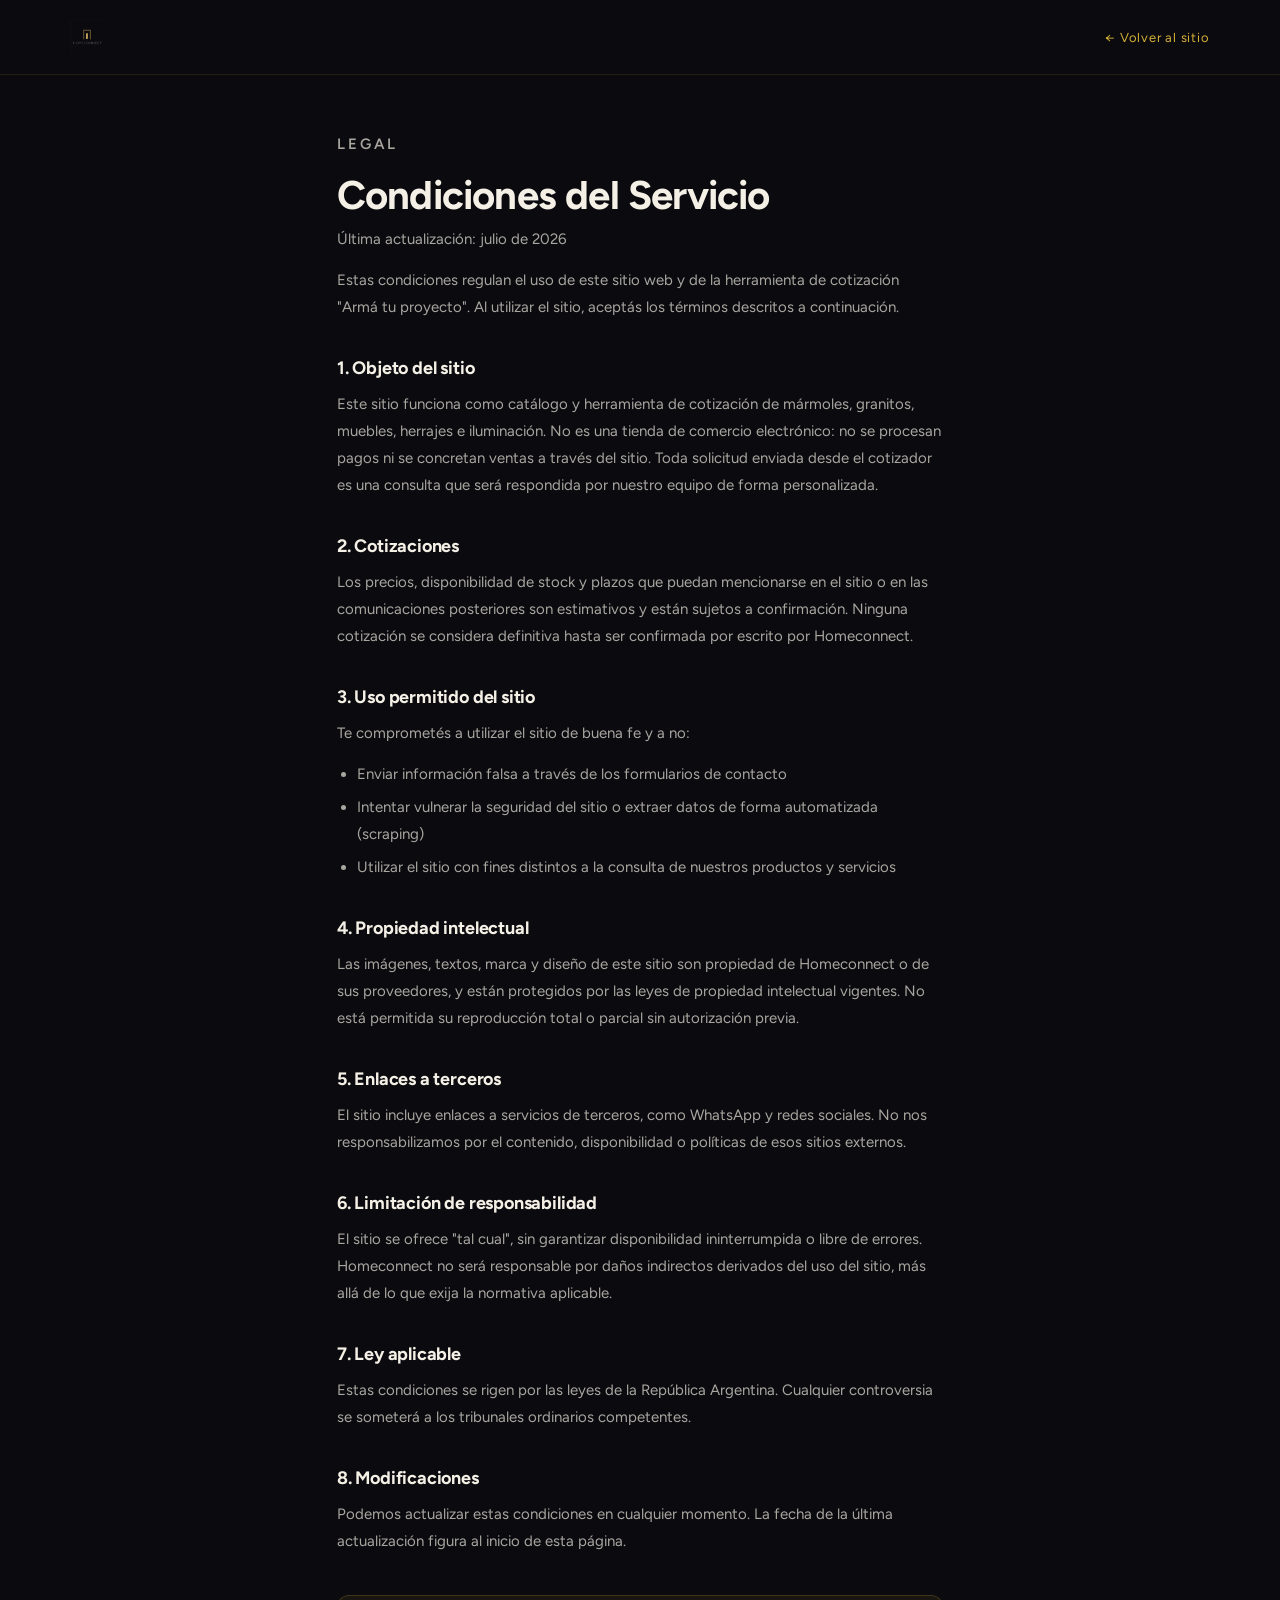
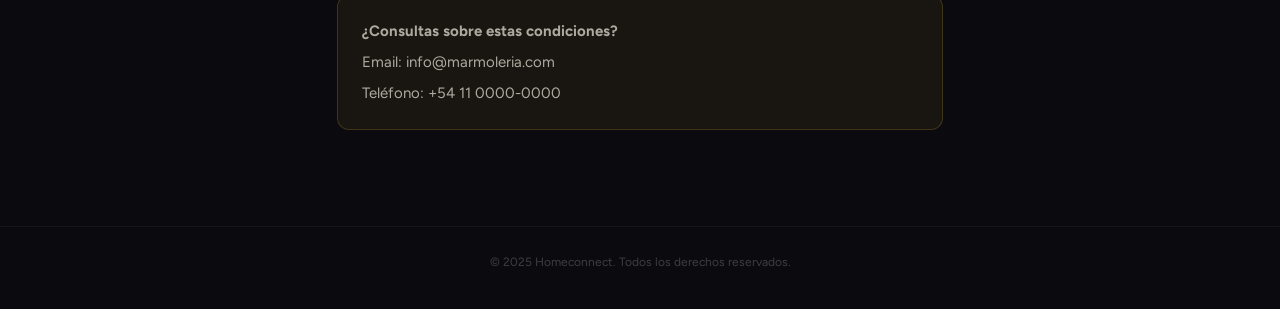
==== condiciones-servicio.html @ 475c300b "feat: aplicar copy del brief + rebrand a Homeconnect - Hero: nuevo titular "Proveedor integral para " ====
<!DOCTYPE html>
<html lang="es">
<head>
  <meta charset="UTF-8" />
  <meta name="viewport" content="width=device-width, initial-scale=1.0" />
  <title>Condiciones del Servicio · Homeconnect</title>
  <link rel="icon" type="image/png" href="images/favicon-dorado.png" />
  <link rel="preconnect" href="https://fonts.googleapis.com" />
  <link rel="preconnect" href="https://fonts.gstatic.com" crossorigin="anonymous" />
  <link href="https://fonts.googleapis.com/css2?family=Figtree:ital,wght@0,300;0,400;0,500;0,600;0,700;0,800;1,400&display=swap" rel="stylesheet" />
  <link rel="stylesheet" href="legal.css" />
</head>
<body>
  <header class="legal-header">
    <img src="images/logo-homeconnect.png" alt="Homeconnect" class="legal-logo" />
    <a href="index.html" class="legal-back">← Volver al sitio</a>
  </header>

  <main class="legal-main">
    <p class="legal-eyebrow">Legal</p>
    <h1>Condiciones del Servicio</h1>
    <p class="legal-updated">Última actualización: julio de 2026</p>

    <p>Estas condiciones regulan el uso de este sitio web y de la herramienta de cotización
    "Armá tu proyecto". Al utilizar el sitio, aceptás los términos descritos a continuación.</p>

    <h2>1. Objeto del sitio</h2>
    <p>Este sitio funciona como catálogo y herramienta de cotización de mármoles, granitos,
    muebles, herrajes e iluminación. No es una tienda de comercio electrónico: no se procesan
    pagos ni se concretan ventas a través del sitio. Toda solicitud enviada desde el cotizador
    es una consulta que será respondida por nuestro equipo de forma personalizada.</p>

    <h2>2. Cotizaciones</h2>
    <p>Los precios, disponibilidad de stock y plazos que puedan mencionarse en el sitio o en las
    comunicaciones posteriores son estimativos y están sujetos a confirmación. Ninguna
    cotización se considera definitiva hasta ser confirmada por escrito por Homeconnect.</p>

    <h2>3. Uso permitido del sitio</h2>
    <p>Te comprometés a utilizar el sitio de buena fe y a no:</p>
    <ul>
      <li>Enviar información falsa a través de los formularios de contacto</li>
      <li>Intentar vulnerar la seguridad del sitio o extraer datos de forma automatizada (scraping)</li>
      <li>Utilizar el sitio con fines distintos a la consulta de nuestros productos y servicios</li>
    </ul>

    <h2>4. Propiedad intelectual</h2>
    <p>Las imágenes, textos, marca y diseño de este sitio son propiedad de Homeconnect o de sus
    proveedores, y están protegidos por las leyes de propiedad intelectual vigentes. No está
    permitida su reproducción total o parcial sin autorización previa.</p>

    <h2>5. Enlaces a terceros</h2>
    <p>El sitio incluye enlaces a servicios de terceros, como WhatsApp y redes sociales. No nos
    responsabilizamos por el contenido, disponibilidad o políticas de esos sitios externos.</p>

    <h2>6. Limitación de responsabilidad</h2>
    <p>El sitio se ofrece "tal cual", sin garantizar disponibilidad ininterrumpida o libre de
    errores. Homeconnect no será responsable por daños indirectos derivados del uso del sitio,
    más allá de lo que exija la normativa aplicable.</p>

    <h2>7. Ley aplicable</h2>
    <p>Estas condiciones se rigen por las leyes de la República Argentina. Cualquier controversia
    se someterá a los tribunales ordinarios competentes.</p>

    <h2>8. Modificaciones</h2>
    <p>Podemos actualizar estas condiciones en cualquier momento. La fecha de la última
    actualización figura al inicio de esta página.</p>

    <div class="legal-contact-box">
      <p><strong>¿Consultas sobre estas condiciones?</strong></p>
      <p>Email: info@marmoleria.com</p>
      <p>Teléfono: +54 11 0000-0000</p>
    </div>
  </main>

  <footer class="legal-footer">© 2025 Homeconnect. Todos los derechos reservados.</footer>
</body>
</html>
---- legal.css ----
*, *::before, *::after { box-sizing: border-box; margin: 0; padding: 0; }
html { scroll-behavior: smooth; }

body {
  background: #0B0B0F;
  color: #F5F0E6;
  font-family: 'Figtree', sans-serif;
  -webkit-font-smoothing: antialiased;
}

::-webkit-scrollbar { width: 5px; }
::-webkit-scrollbar-track { background: #0B0B0F; }
::-webkit-scrollbar-thumb { background: rgba(212,175,55,0.4); border-radius: 3px; }
::-webkit-scrollbar-thumb:hover { background: #D4AF37; }

.legal-header {
  display: flex; align-items: center; justify-content: space-between;
  padding: 20px 5.5%;
  border-bottom: 1px solid rgba(212,175,55,0.12);
}

.legal-logo {
  height: 34px; width: auto; display: block;
}

.legal-back {
  display: inline-flex; align-items: center; gap: 6px;
  color: #D4AF37; text-decoration: none;
  font-size: 13px; letter-spacing: 0.06em;
  transition: opacity 0.2s;
}
.legal-back:hover { opacity: 0.75; }

.legal-main {
  max-width: 760px; margin: 0 auto;
  padding: 56px 6% 96px;
}

.legal-eyebrow {
  font-size: 11px; font-weight: 600; letter-spacing: 0.2em;
  text-transform: uppercase; color: #D4AF37;
  margin-bottom: 14px;
}

.legal-main h1 {
  font-size: clamp(28px, 5vw, 40px); font-weight: 700;
  letter-spacing: -0.02em; line-height: 1.15;
  margin-bottom: 8px;
}

.legal-updated {
  font-size: 13px; color: rgba(245,240,230,0.4);
  margin-bottom: 40px;
}

.legal-main h2 {
  font-size: 18px; font-weight: 700; color: #F5F0E6;
  letter-spacing: -0.01em;
  margin: 36px 0 12px;
}

.legal-main p {
  font-size: 15px; line-height: 1.8;
  color: rgba(245,240,230,0.68);
  margin-bottom: 14px;
}

.legal-main ul {
  margin: 0 0 14px 20px;
  color: rgba(245,240,230,0.68);
  font-size: 15px; line-height: 1.8;
}

.legal-main li { margin-bottom: 6px; }

.legal-main a { color: #D4AF37; text-decoration: none; }
.legal-main a:hover { text-decoration: underline; }

.legal-divider {
  width: 40px; height: 2px; background: #D4AF37;
  margin: 0 0 28px;
}

.legal-contact-box {
  margin-top: 40px;
  padding: 22px 24px;
  background: rgba(212,175,55,0.07);
  border: 1px solid rgba(212,175,55,0.2);
  border-radius: 12px;
}

.legal-contact-box p { margin-bottom: 4px; }
.legal-contact-box p:last-child { margin-bottom: 0; }

.legal-footer {
  text-align: center; padding: 28px 5.5% 40px;
  border-top: 1px solid rgba(255,255,255,0.05);
  font-size: 12px; color: rgba(245,240,230,0.22);
}
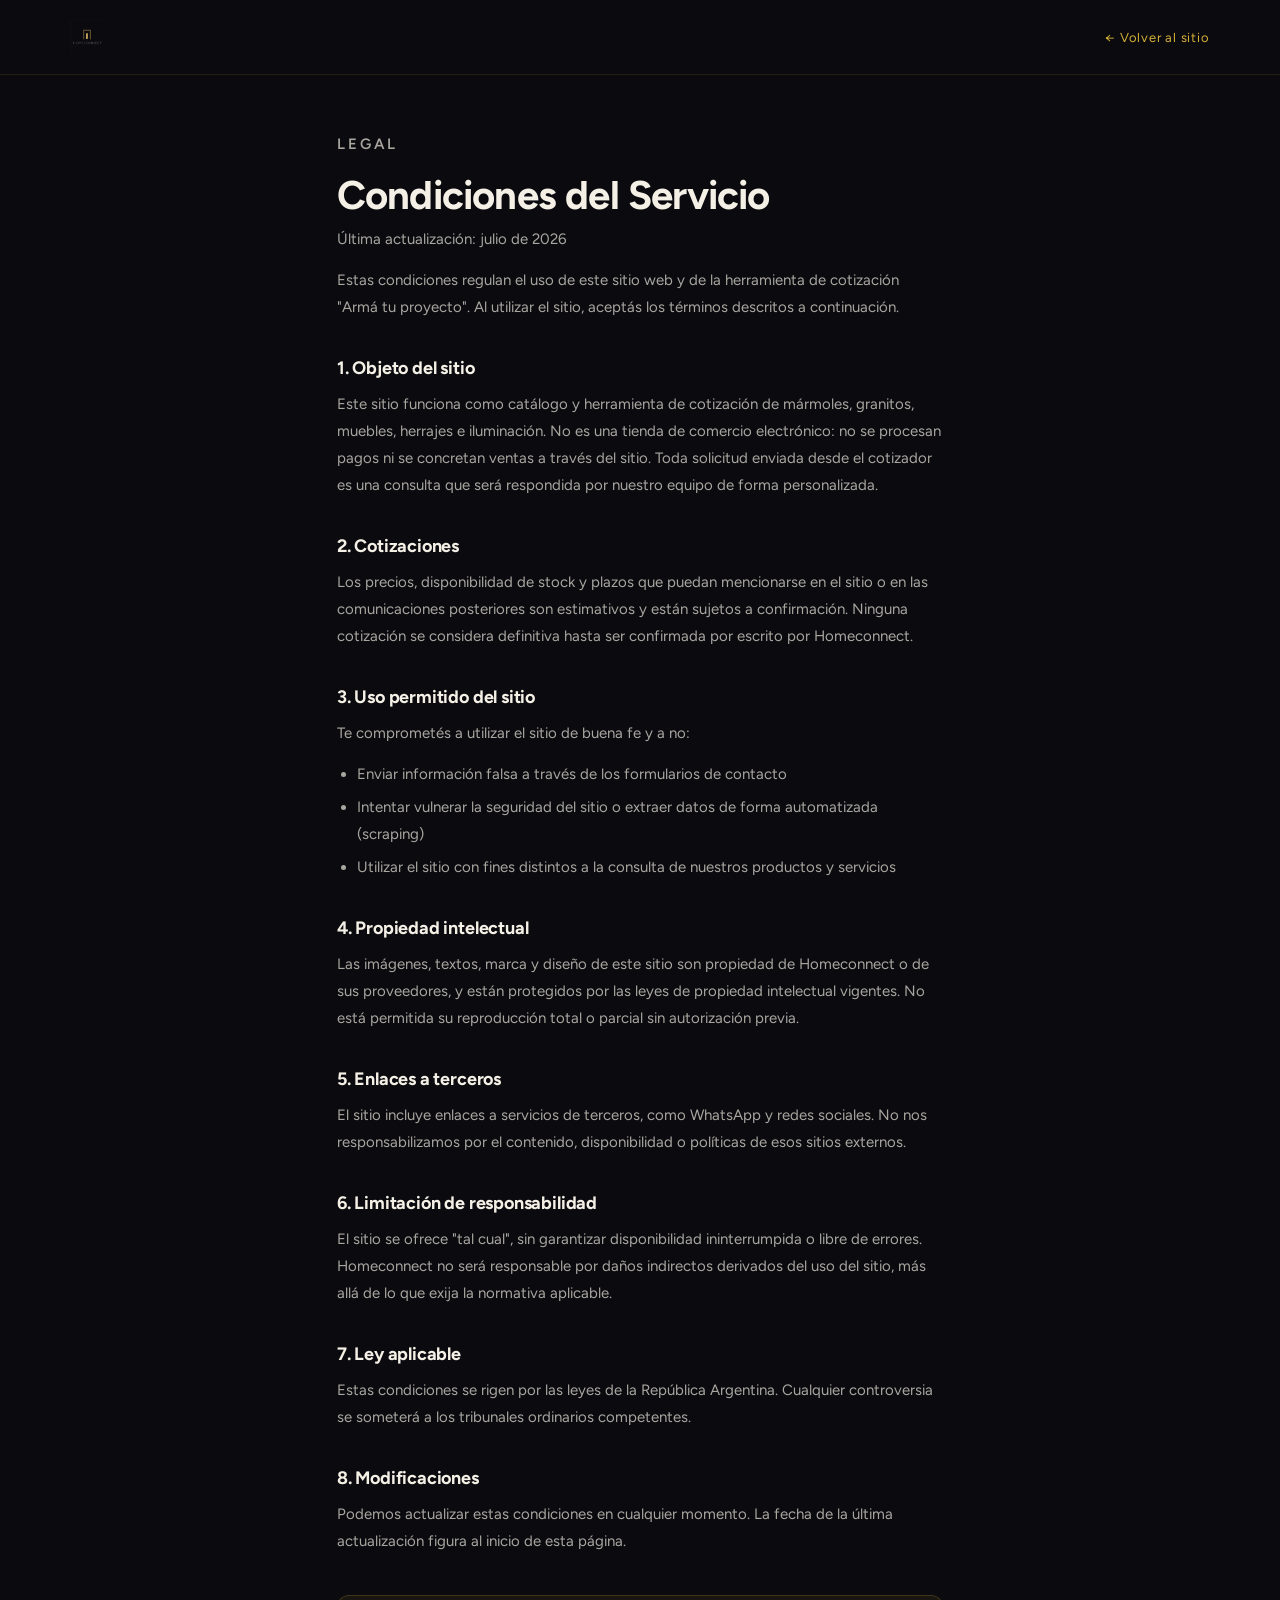
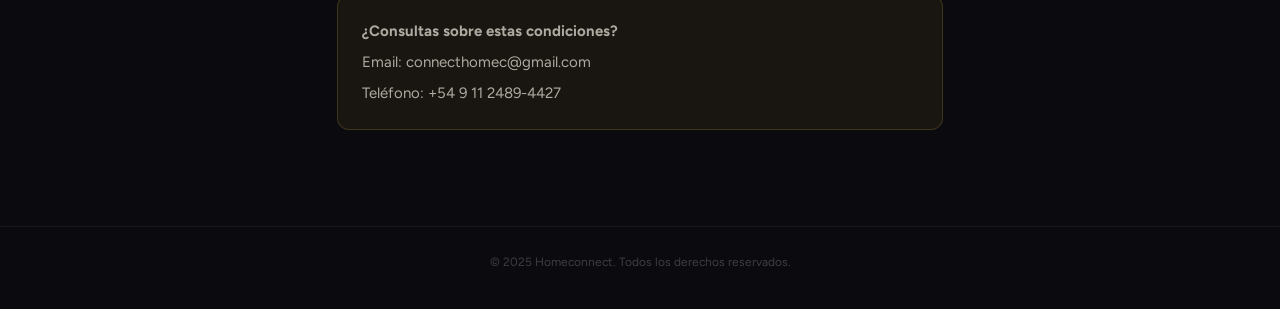
==== commit 588a622c: "feat: ajustes UI hero/navbar/cards + datos de contacto reales - Hero: sacar los CTAs del centro (que" ====
--- a/condiciones-servicio.html
+++ b/condiciones-servicio.html
@@ -67,8 +67,8 @@
 
     <div class="legal-contact-box">
       <p><strong>¿Consultas sobre estas condiciones?</strong></p>
-      <p>Email: info@marmoleria.com</p>
-      <p>Teléfono: +54 11 0000-0000</p>
+      <p>Email: connecthomec@gmail.com</p>
+      <p>Teléfono: +54 9 11 2489-4427</p>
     </div>
   </main>
 
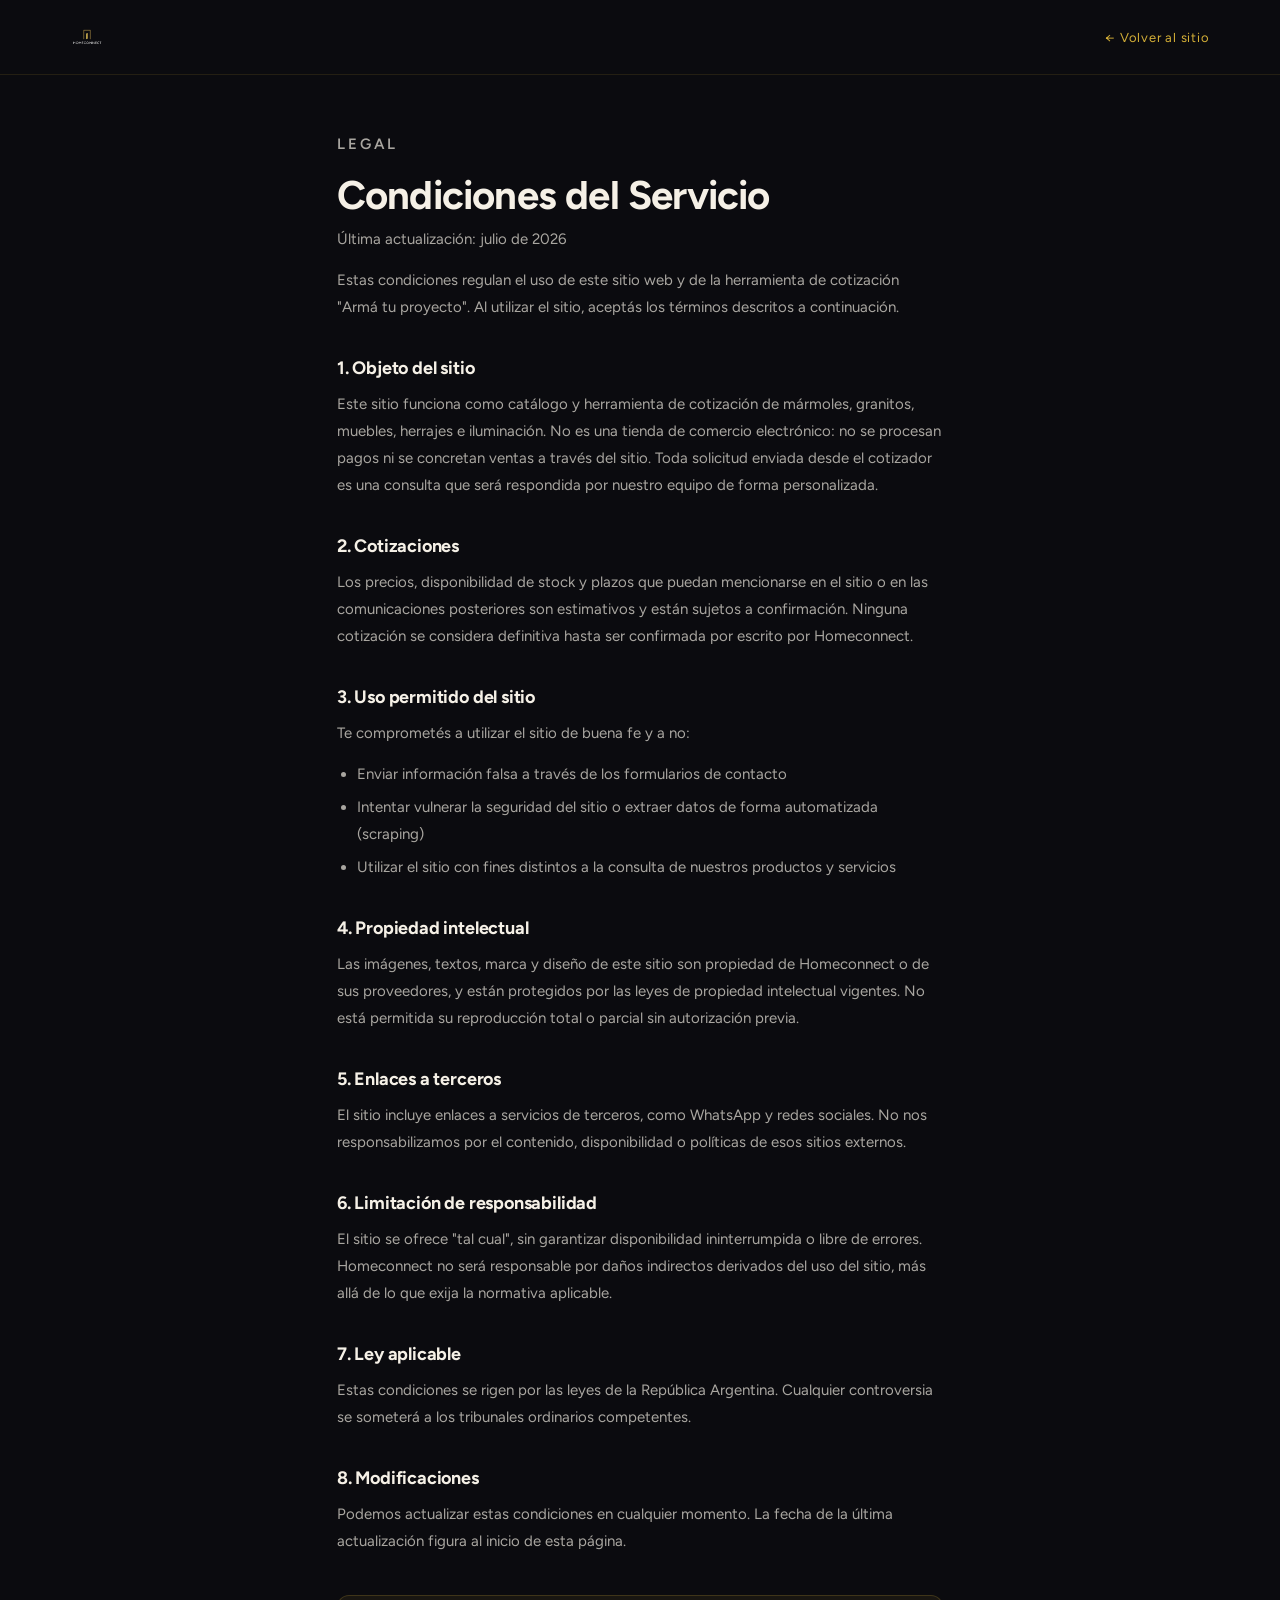
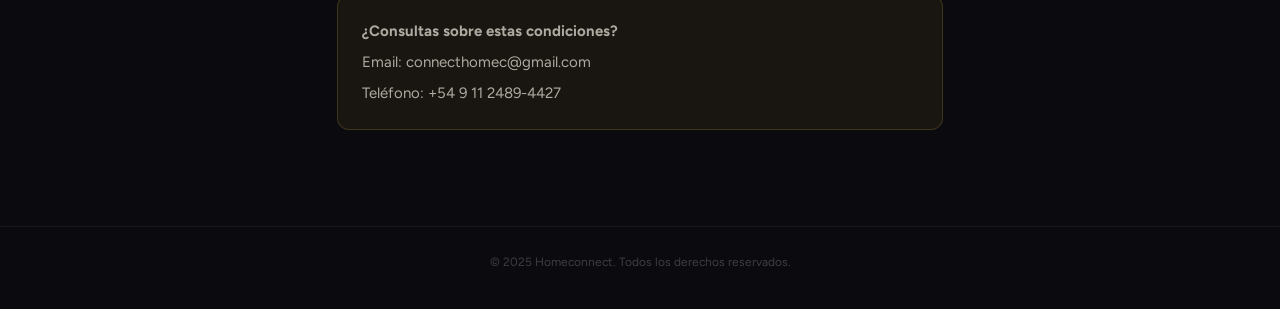
==== commit d4928d85: "feat: navbar centrado, logo nuevo y hover animado en cards - Navbar: links centrados en el viewport " ====
--- a/condiciones-servicio.html
+++ b/condiciones-servicio.html
@@ -12,7 +12,7 @@
 </head>
 <body>
   <header class="legal-header">
-    <img src="images/logo-homeconnect.png" alt="Homeconnect" class="legal-logo" />
+    <img src="images/logo-homeconnect-2.png" alt="Homeconnect" class="legal-logo" />
     <a href="index.html" class="legal-back">← Volver al sitio</a>
   </header>
 
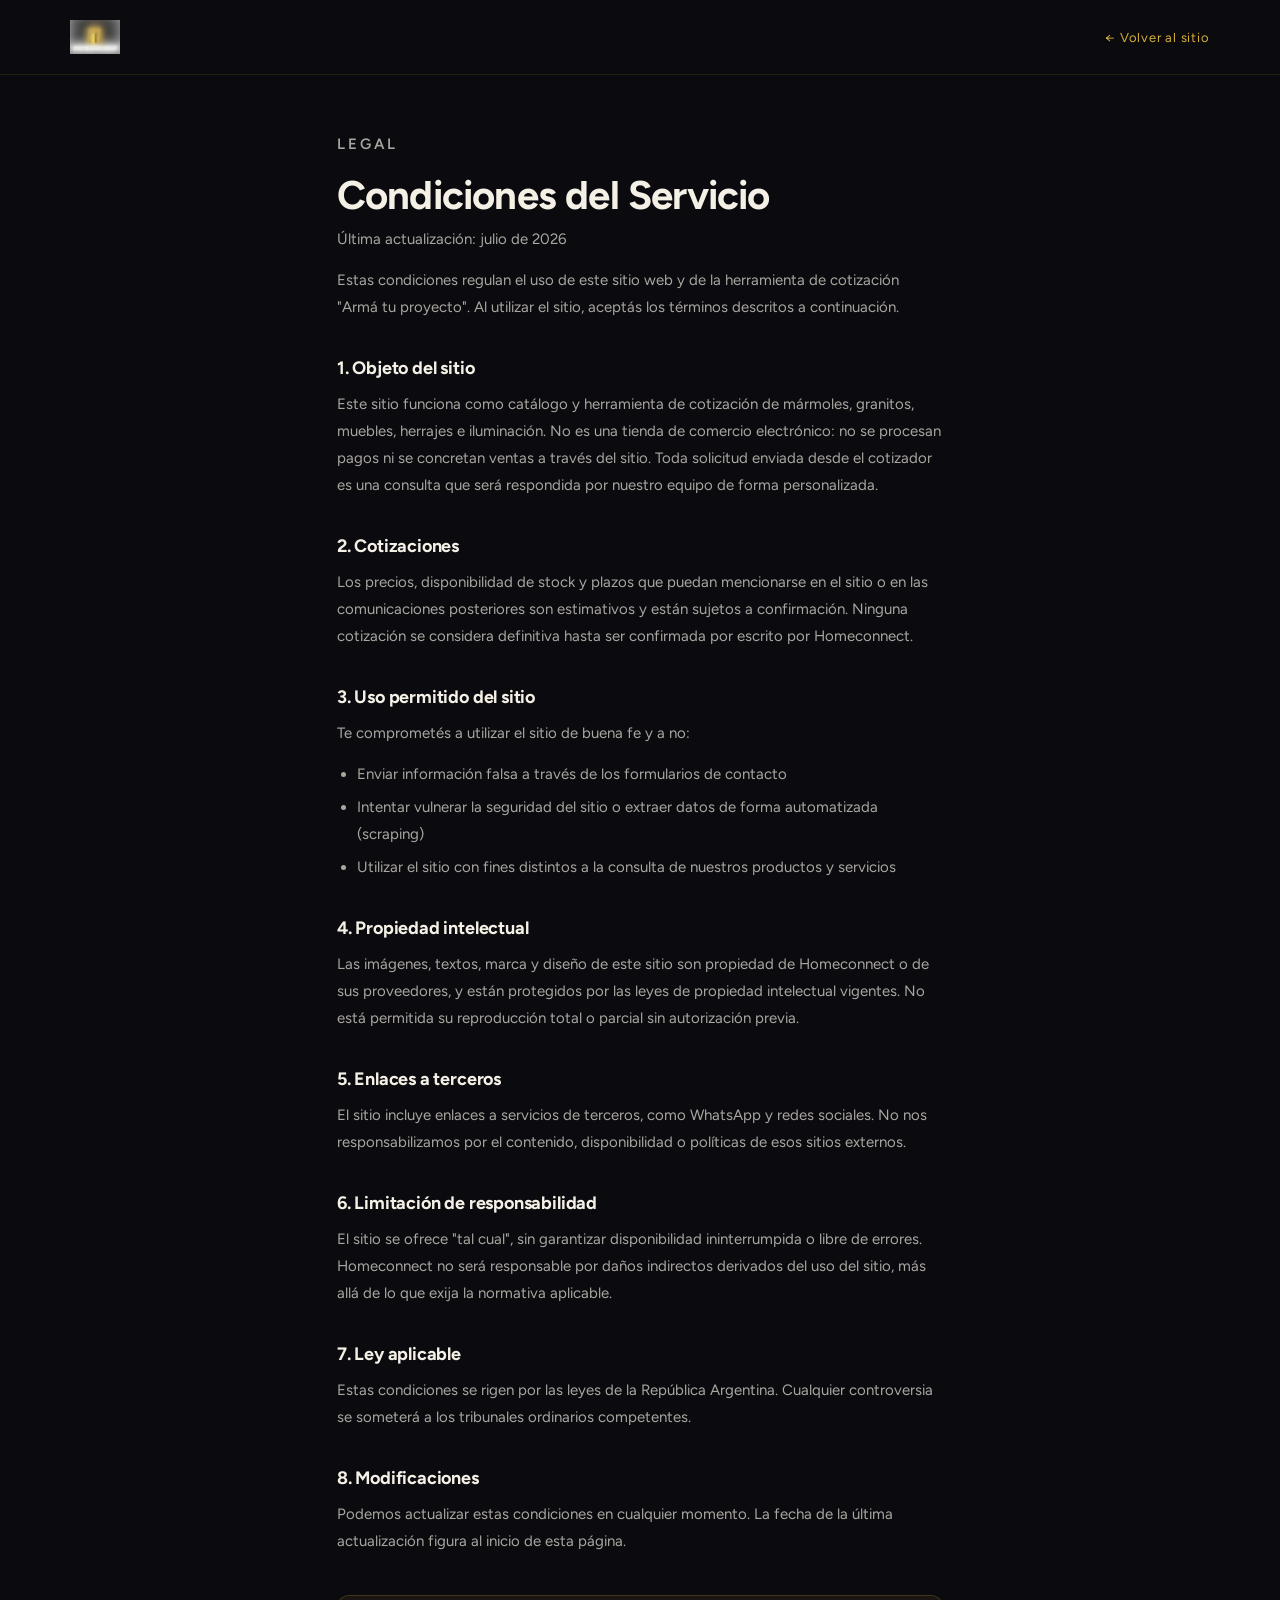
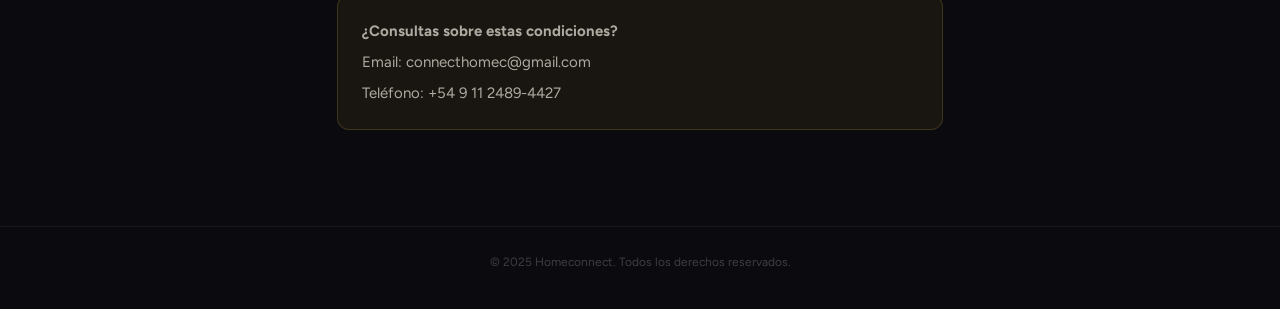
==== commit 92807ed3: "feat: logo mas grande (recorte + altura navbar) y sacar numeros de cards - Logo recortado sin margen" ====
--- a/condiciones-servicio.html
+++ b/condiciones-servicio.html
@@ -12,7 +12,7 @@
 </head>
 <body>
   <header class="legal-header">
-    <img src="images/logo-homeconnect-2.png" alt="Homeconnect" class="legal-logo" />
+    <img src="images/logo-homeconnect-3.png" alt="Homeconnect" class="legal-logo" />
     <a href="index.html" class="legal-back">← Volver al sitio</a>
   </header>
 
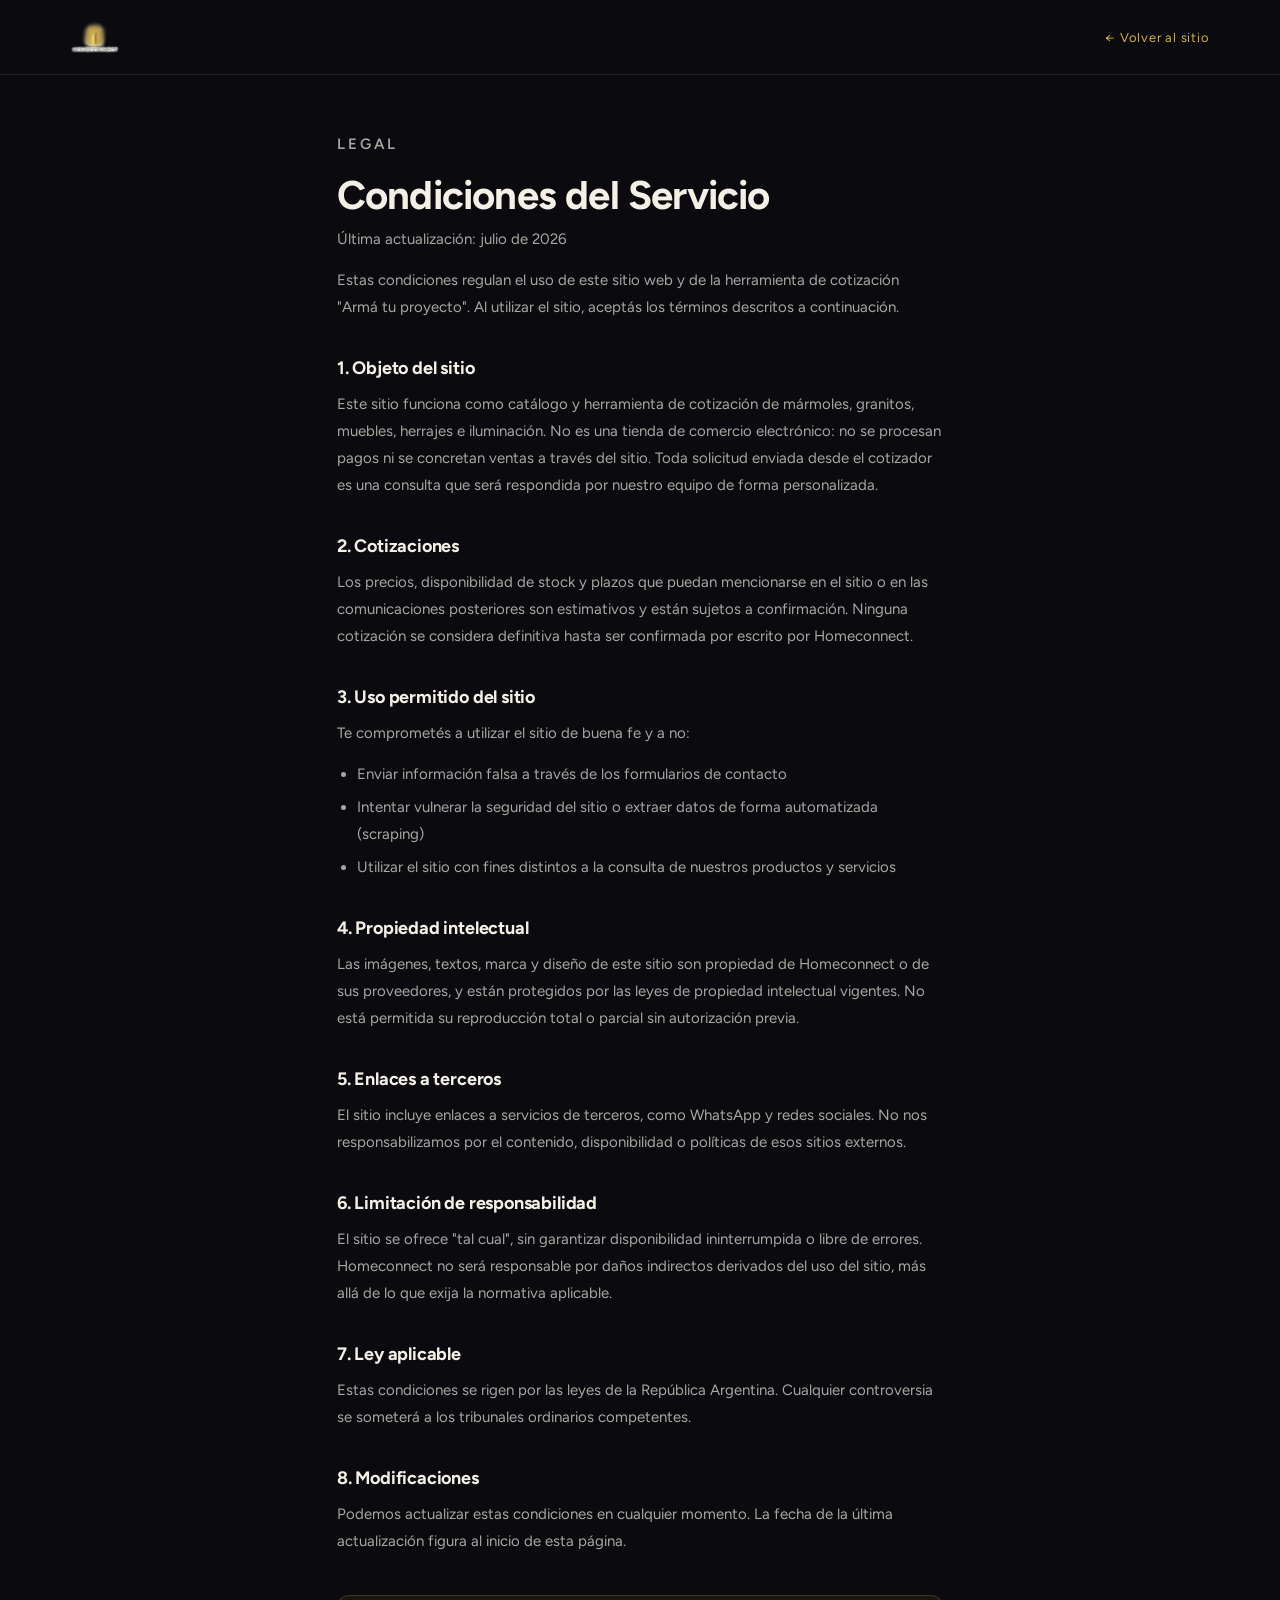
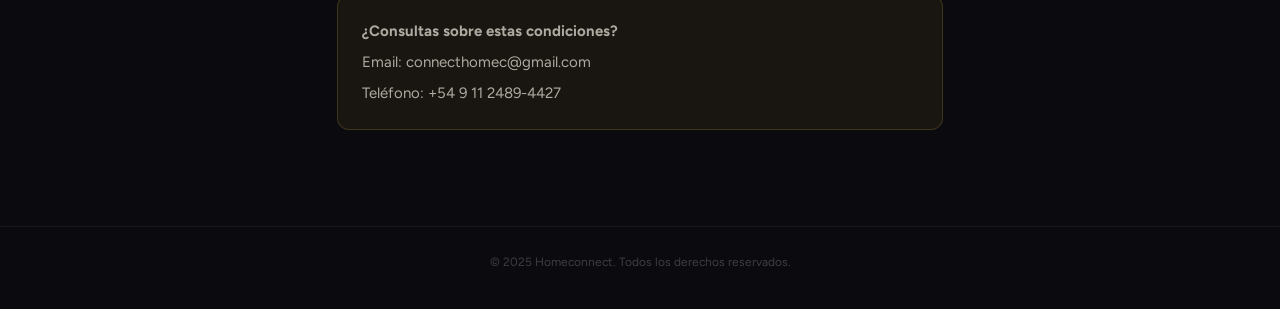
==== commit 4176a9ec: "fix: logo con fondo transparente (sin recuadro gris) en navbar y favicon - Quitar el fondo gris del " ====
--- a/condiciones-servicio.html
+++ b/condiciones-servicio.html
@@ -12,7 +12,7 @@
 </head>
 <body>
   <header class="legal-header">
-    <img src="images/logo-homeconnect-3.png" alt="Homeconnect" class="legal-logo" />
+    <img src="images/logo-homeconnect-4.png" alt="Homeconnect" class="legal-logo" />
     <a href="index.html" class="legal-back">← Volver al sitio</a>
   </header>
 
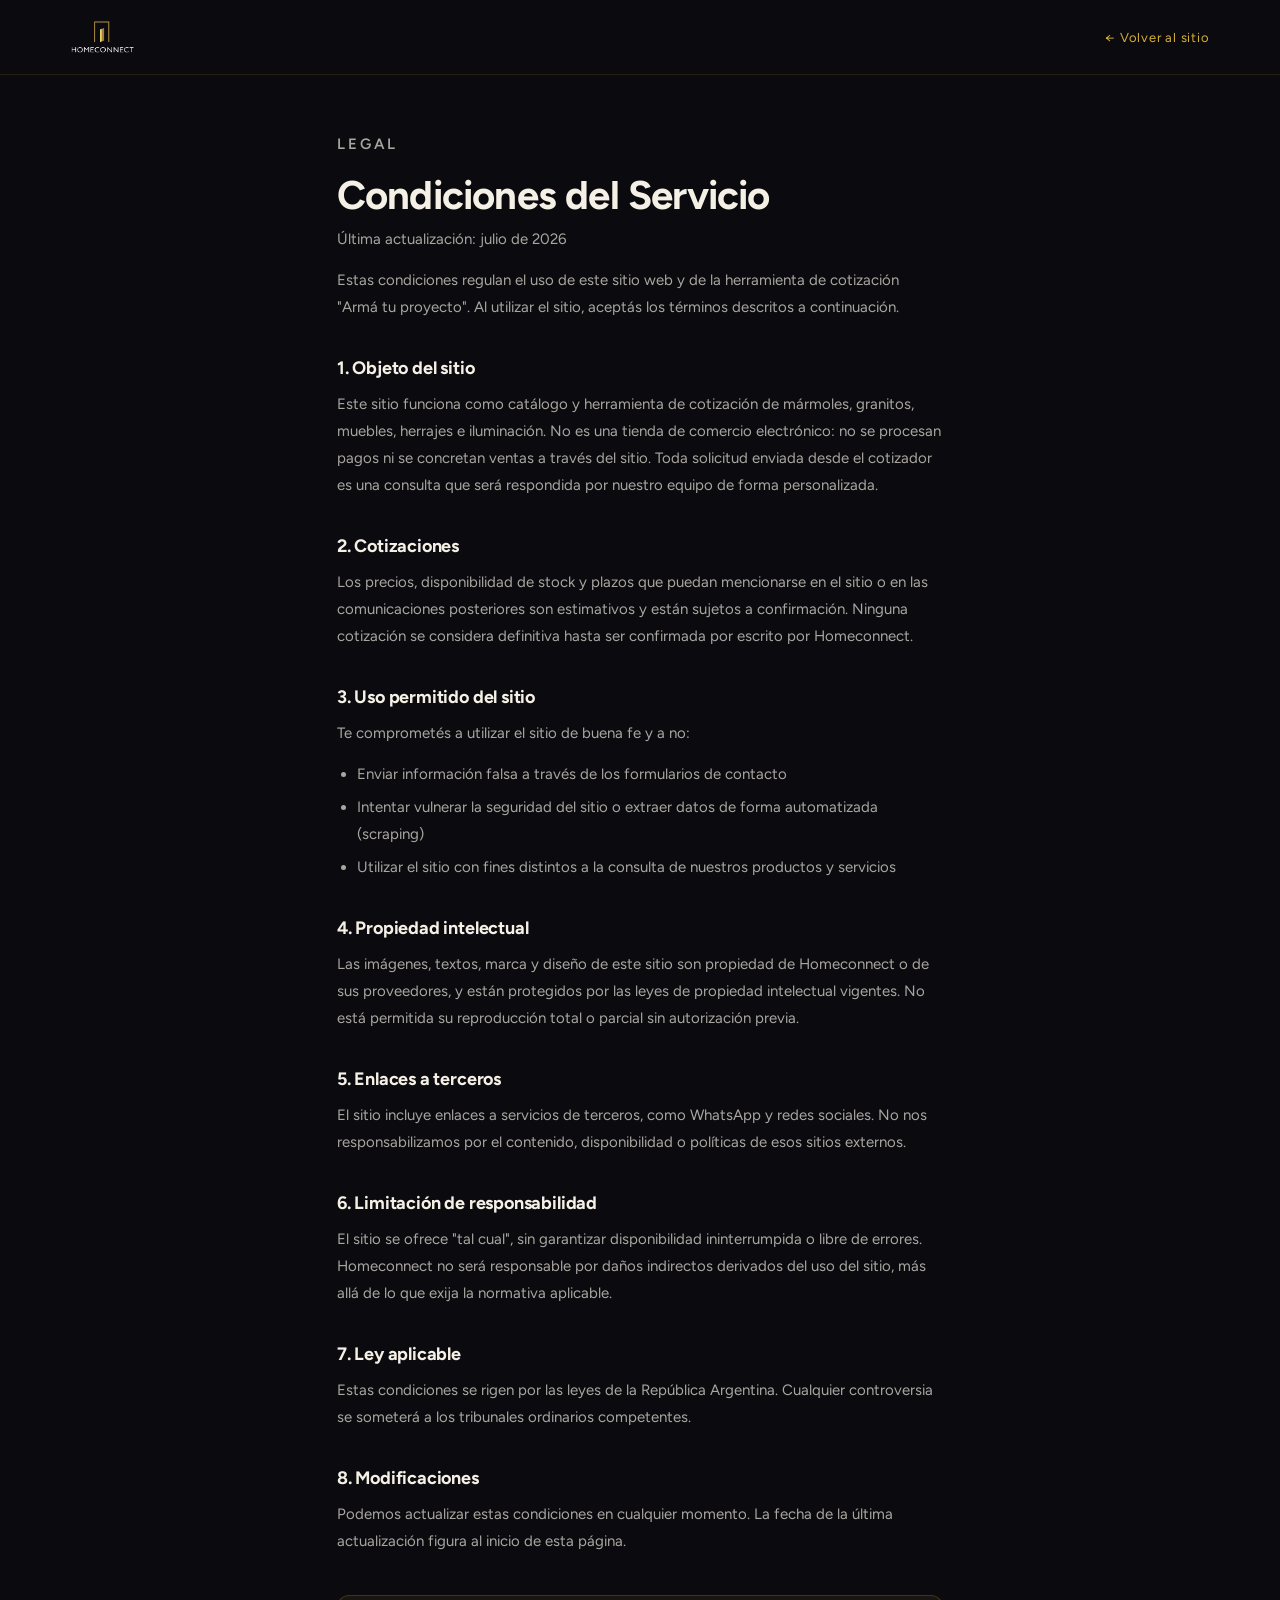
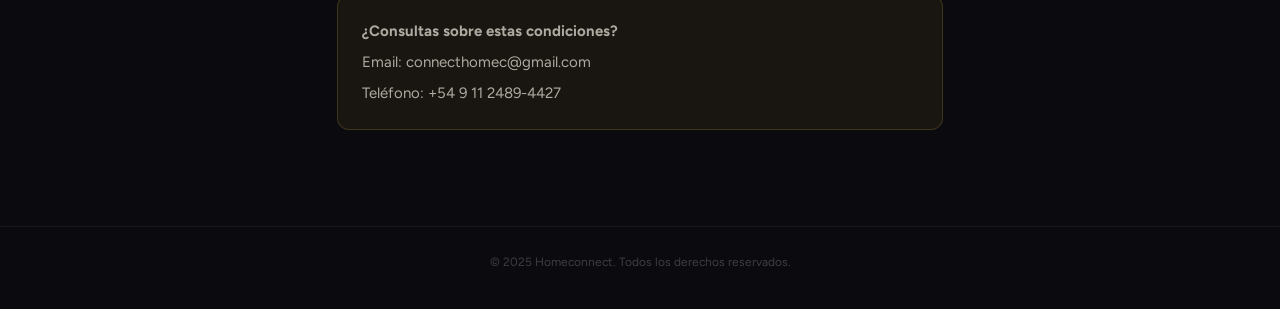
==== commit 3085ff13: "fix: usar el logo original transparente (IMG_4238) recortado en navbar y favicon - IMG_4238 ya tenia" ====
--- a/condiciones-servicio.html
+++ b/condiciones-servicio.html
@@ -12,7 +12,7 @@
 </head>
 <body>
   <header class="legal-header">
-    <img src="images/logo-homeconnect-4.png" alt="Homeconnect" class="legal-logo" />
+    <img src="images/logo-homeconnect-5.png" alt="Homeconnect" class="legal-logo" />
     <a href="index.html" class="legal-back">← Volver al sitio</a>
   </header>
 
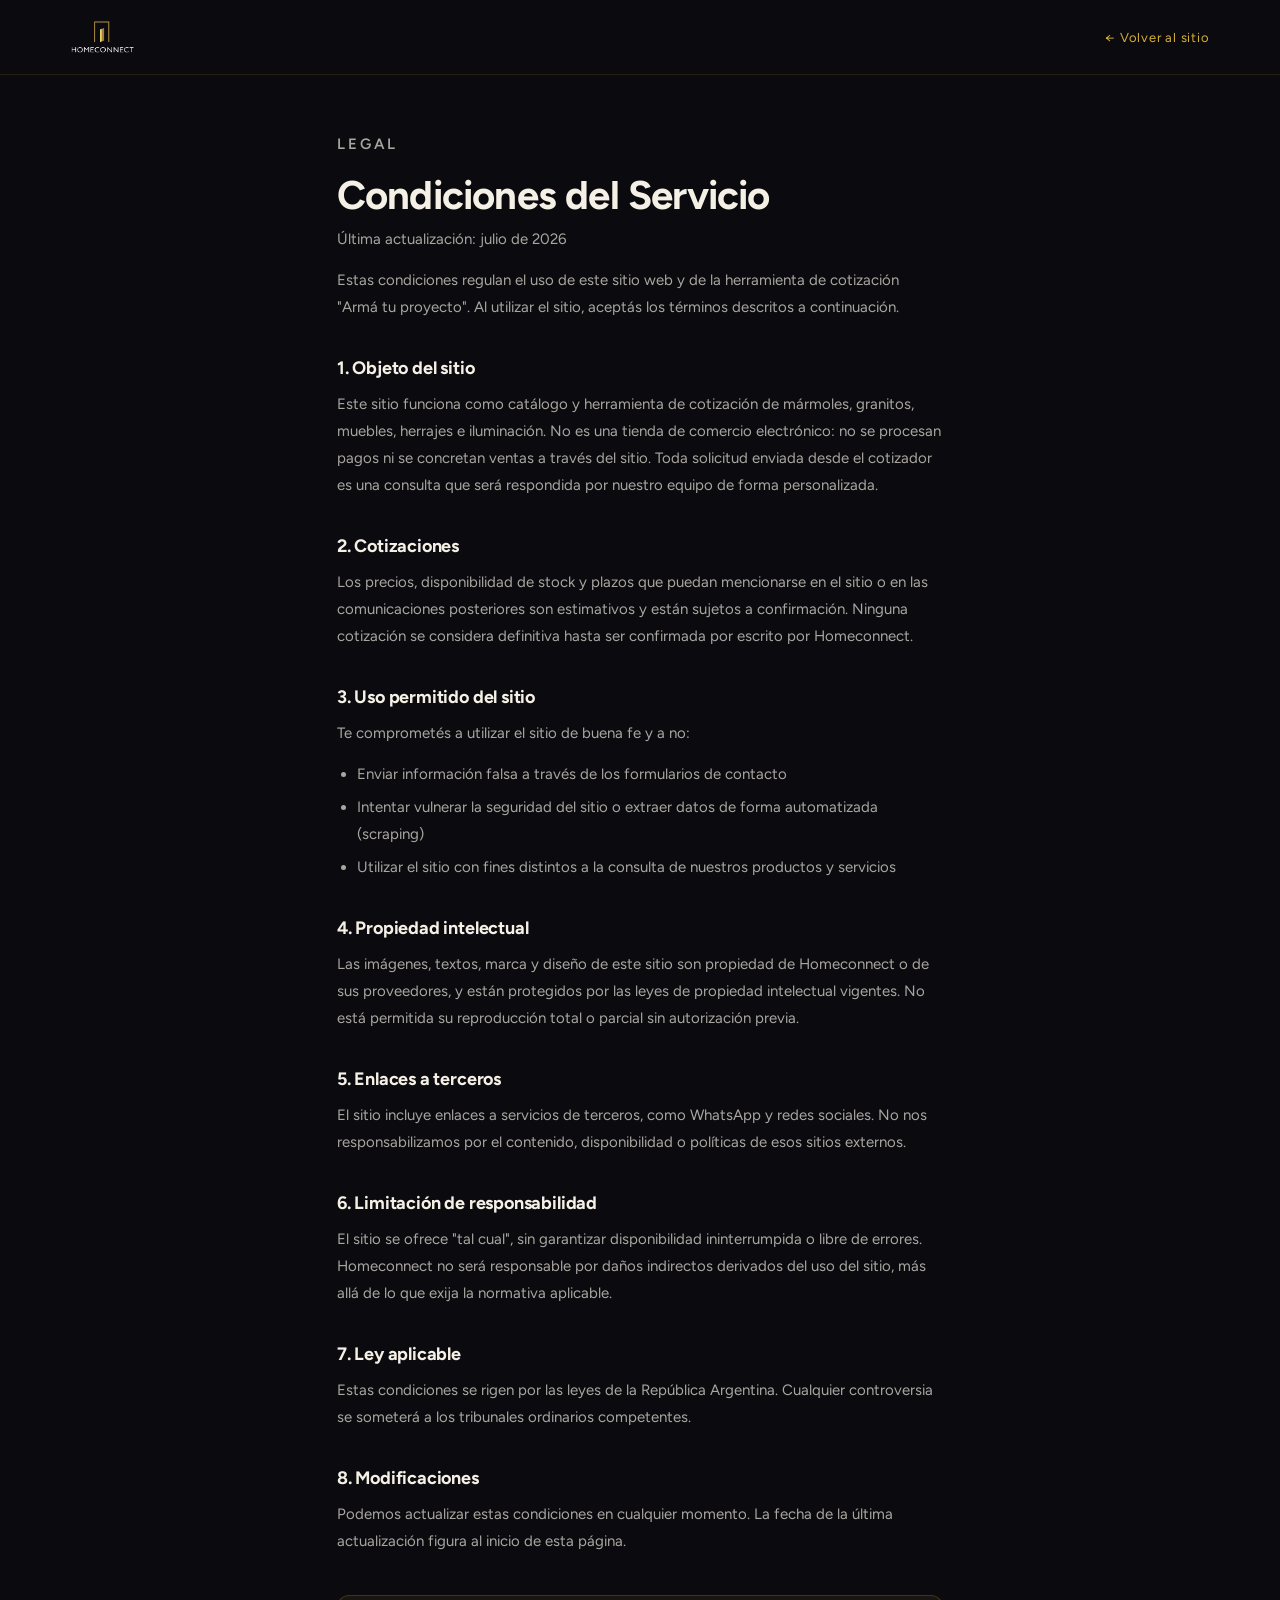
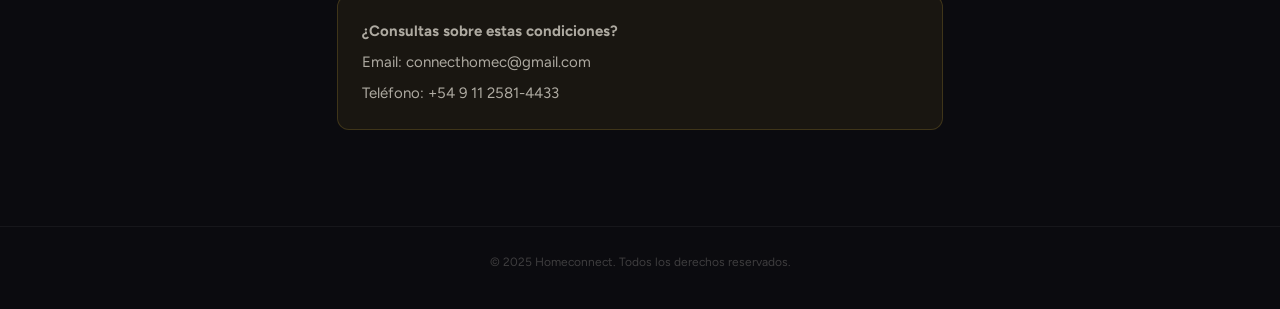
==== commit cd69eca1: "chore: actualizar numero de contacto a +54 9 11 2581-4433 - WhatsApp/telefono nuevo en WA_NUMBER, na" ====
--- a/condiciones-servicio.html
+++ b/condiciones-servicio.html
@@ -68,7 +68,7 @@
     <div class="legal-contact-box">
       <p><strong>¿Consultas sobre estas condiciones?</strong></p>
       <p>Email: connecthomec@gmail.com</p>
-      <p>Teléfono: +54 9 11 2489-4427</p>
+      <p>Teléfono: +54 9 11 2581-4433</p>
     </div>
   </main>
 
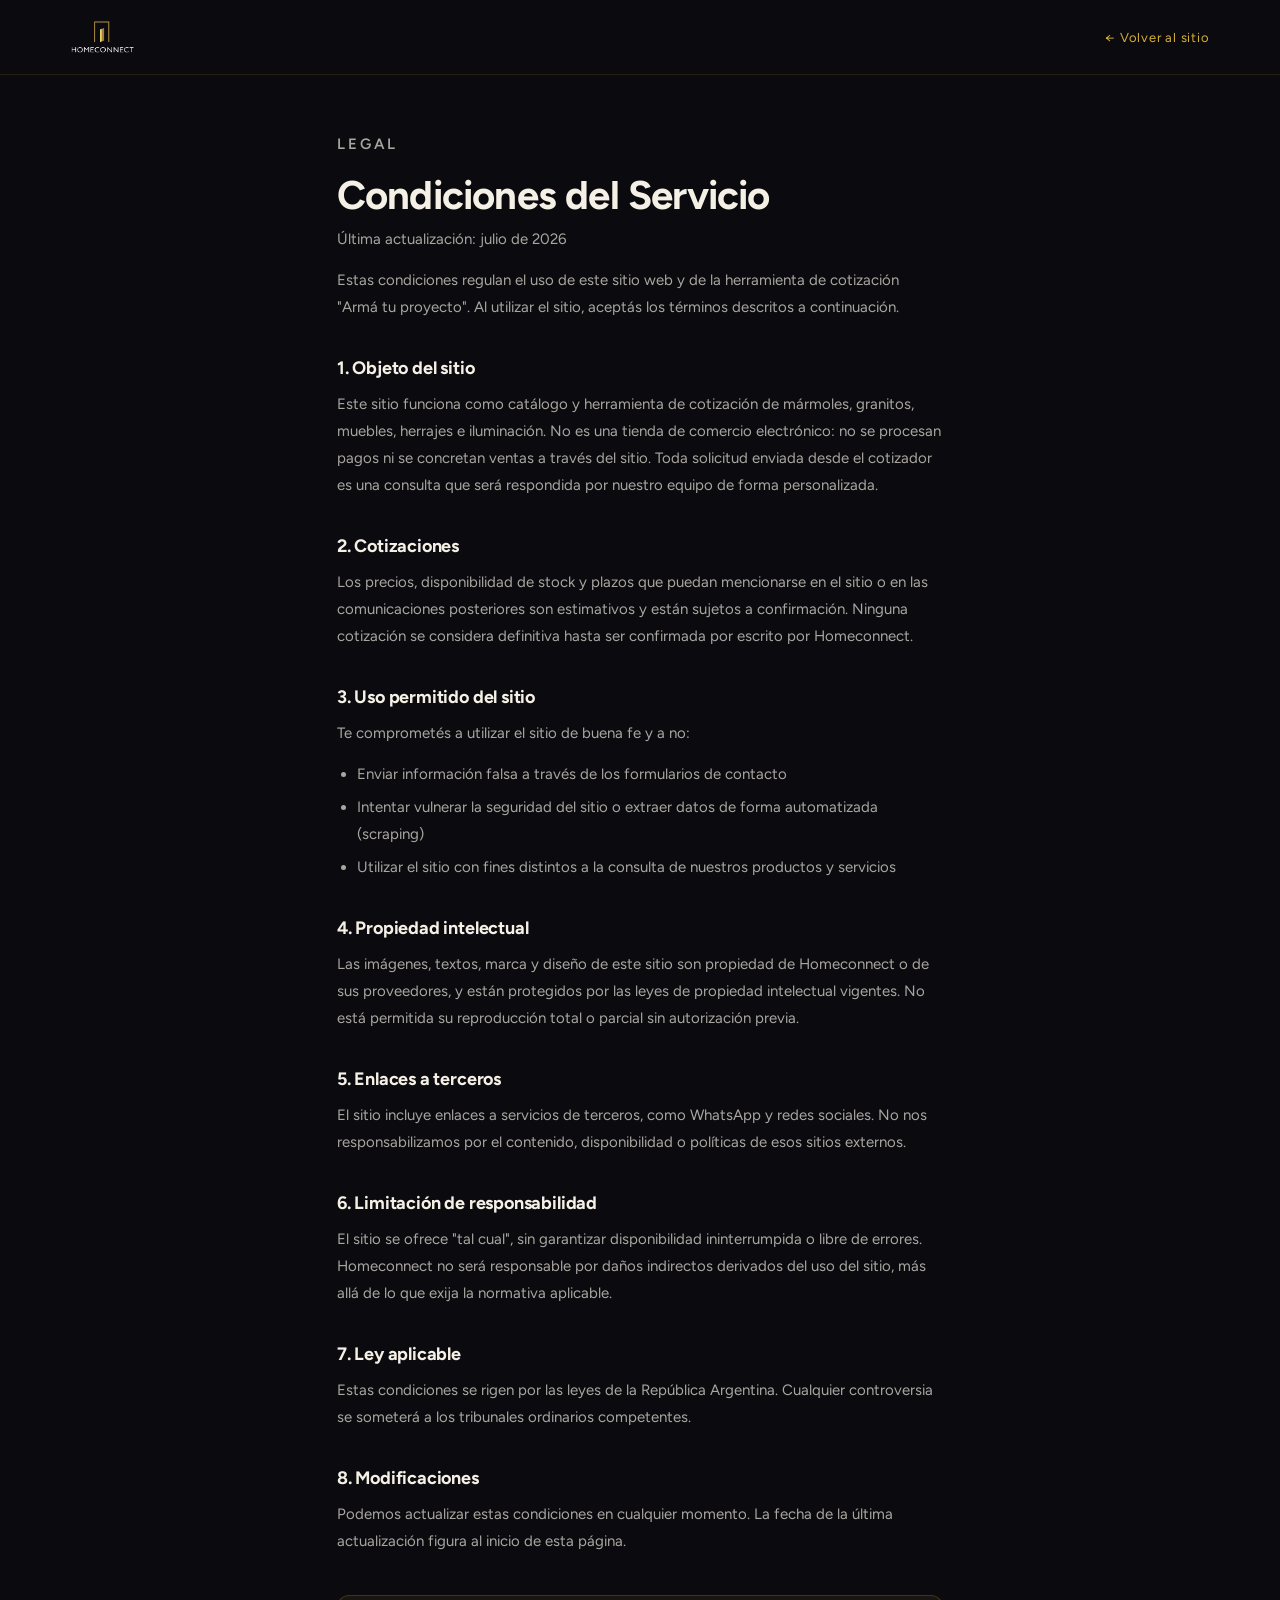
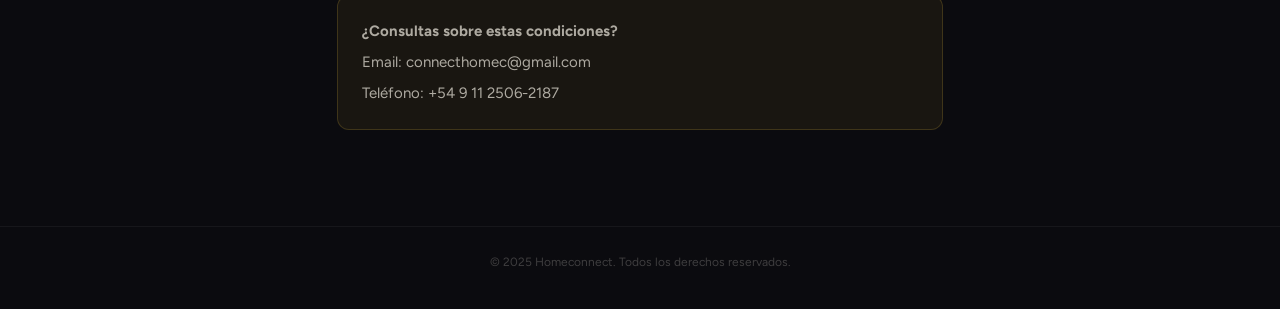
==== commit 23fa11ff: "feat: hero con video, vidriera de productos, sacar Sobre Nosotros y numero nuevo - Nuevo HeroVideoSe" ====
--- a/condiciones-servicio.html
+++ b/condiciones-servicio.html
@@ -68,7 +68,7 @@
     <div class="legal-contact-box">
       <p><strong>¿Consultas sobre estas condiciones?</strong></p>
       <p>Email: connecthomec@gmail.com</p>
-      <p>Teléfono: +54 9 11 2581-4433</p>
+      <p>Teléfono: +54 9 11 2506-2187</p>
     </div>
   </main>
 
